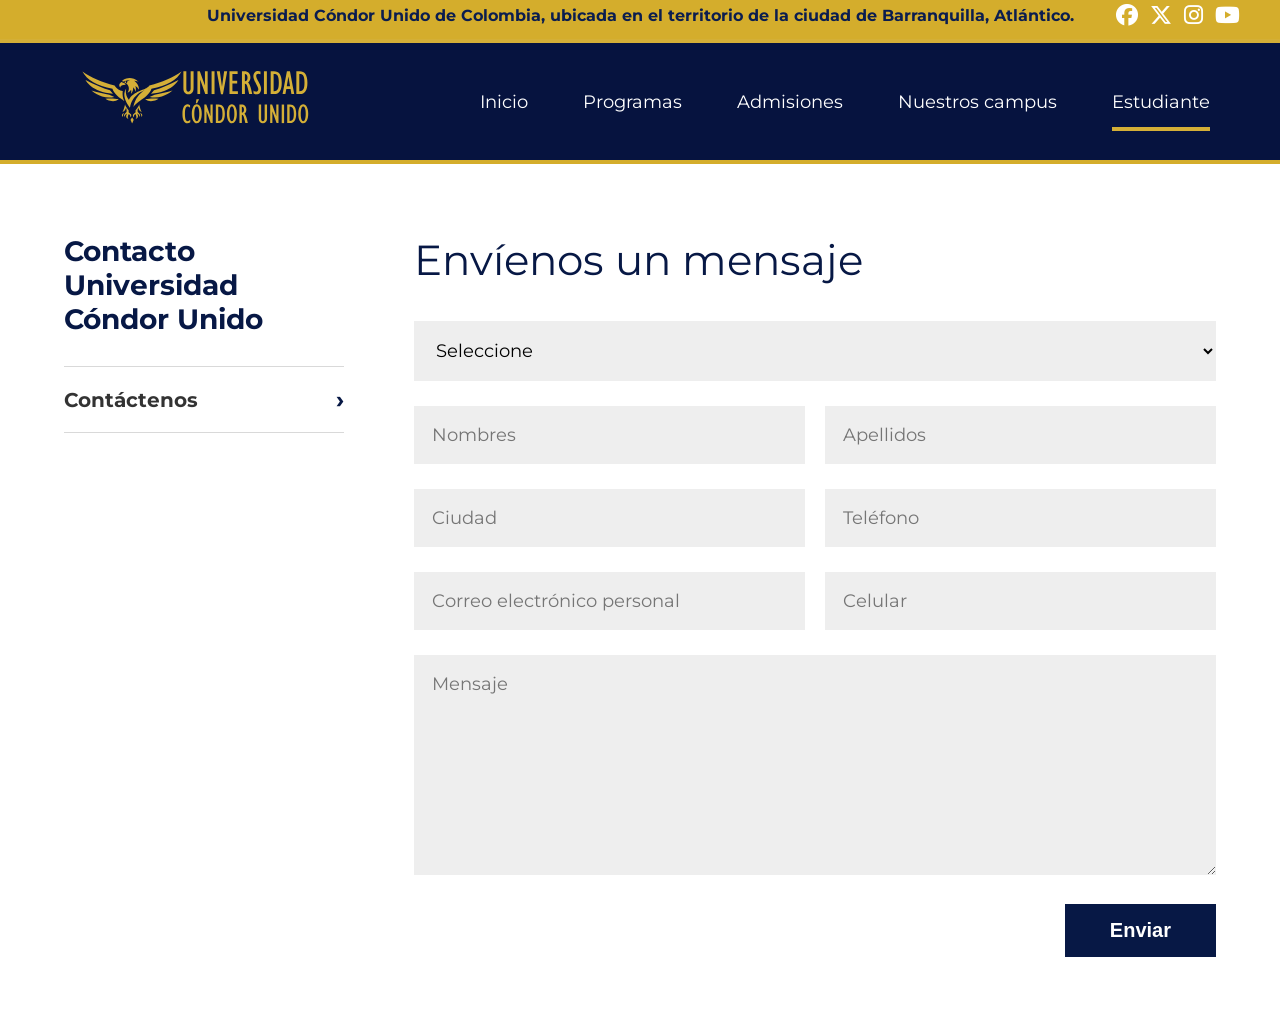
==== contacto.html @ d0da43bb "Add files via upload" ====
<!DOCTYPE html>
<html lang="es">
<head>
    <meta charset="UTF-8">
    <meta name="viewport" content="width=device-width, initial-scale=1.0">
    <title>Universidad Condor Unido</title>

    <!-- Font Awesome -->
    <link rel="stylesheet" href="https://cdnjs.cloudflare.com/ajax/libs/font-awesome/6.5.2/css/all.min.css">

    <!-- CSS -->
    <link rel="stylesheet" href="style.css">
</head>
<body>

    <header class="barra-superior">
        <div class="contenido-barra">

            <div class="texto">
                Universidad Cóndor Unido de Colombia, ubicada en el territorio de la ciudad de Barranquilla, Atlántico.
            </div>

            <div class="redes-sociales">
                <a href="#"><i class="fab fa-facebook"></i></a>
                <a href="#"><i class="fab fa-x-twitter"></i></a>
                <a href="#"><i class="fab fa-instagram"></i></a>
                <a href="#"><i class="fab fa-youtube"></i></a>
            </div>

        </div>
    </header>

    <link rel="preconnect" href="https://fonts.googleapis.com">
<link rel="preconnect" href="https://fonts.gstatic.com" crossorigin>
<link href="https://fonts.googleapis.com/css2?family=Montserrat:wght@100..900&display=swap" rel="stylesheet">

<!-- SECCIONES -->
<nav class="navbar">

<div class="logo">
    <a href="index.html">
        <img src="img/logo.svg" alt="Universidad Cóndor Unido">
    </a>
</div>

    <ul class="menu">
        <li ><a href="index.html">Inicio</a></li>
        <li><a href="#">Programas</a></li>
        <li><a href="#">Admisiones</a></li>
        <li><a href="#">Nuestros campus</a></li>
<li class="activo"><a href="#">Estudiante</a></li>    </ul>

</nav>

<!-- ================= CONTACTO ================= -->

<section class="contacto">

    <div class="contenedor-contacto">

        <!-- Menú lateral -->
        <aside class="menu-contacto">

            <h3>Contacto Universidad Cóndor Unido</h3>

            <ul>
                <li class="activo">
                    <a href="#">Contáctenos <span>›</span></a>
                </li>

            </ul>

        </aside>

        <!-- Formulario -->
        <div class="formulario-contacto">

            <h2>Envíenos un mensaje</h2>

            <form action="#" method="post">

                <!-- Tipo de consulta -->
                <div class="fila">
                    <select name="asunto" required>
                        <option value="">Seleccione</option>
                        <option>Información académica</option>
                        <option>Admisiones</option>
                        <option>Matrículas</option>
                        <option>Soporte</option>
                    </select>
                </div>

                <!-- Nombres y Apellidos -->
                <div class="fila-doble">
                    <input
                        type="text"
                        name="nombre"
                        placeholder="Nombres"
                        required>

                    <input
                        type="text"
                        name="apellido"
                        placeholder="Apellidos"
                        required>
                </div>

                <!-- Ciudad y Teléfono -->
                <div class="fila-doble">

                    <input
                        type="text"
                        name="ciudad"
                        placeholder="Ciudad">

                    <input
                        type="tel"
                        name="telefono"
                        placeholder="Teléfono"
                        pattern="[0-9]{7,10}">

                </div>

                <!-- Correo y Celular -->
                <div class="fila-doble">

                    <input
                        type="email"
                        name="correo"
                        placeholder="Correo electrónico personal"
                        required>

                    <input
                        type="tel"
                        name="celular"
                        placeholder="Celular"
                        pattern="[0-9]{10}">

                </div>

                <!-- Mensaje -->

                <textarea
                    name="mensaje"
                    placeholder="Mensaje"
                    rows="8"
                    required></textarea>

                <!-- Botón -->

                <div class="boton">

                    <button type="submit">
                        Enviar
                    </button>

                </div>

            </form>

        </div>

    </div>

</section>
---- style.css ----
/* Elimina márgenes del navegador */ 
*{
    margin:0;
    padding:0;
    box-sizing:border-box;
}

body{
    font-family: "Montserrat", sans-serif;
}

.logo a{
    display:inline-block;
    text-decoration:none;
}

.logo img{
    display:block;
}

/* Barra superior */
.barra-superior{
    background:#d4ad2c; /* Color dorado */
    border-bottom:8px solid #d4ad2c; /* Franja azul inferior */
    padding:6px 0;
}

/* Contenedor */
.contenido-barra{
    width:95%;
    margin:auto;
    display:flex;
    justify-content:center;
    align-items:center;
    position:relative;
}

/* Texto */
.texto{
    color:#0b1d4f;
    font-size:16px;
    font-weight:bold;
    text-align:center;
}

/* Redes */
.redes-sociales{
    position:absolute;
    right:0;
    display:flex;
    gap:12px;
}

.redes-sociales a{
    color:white;
    font-size:22px;
    text-decoration:none;
    transition:.3s;
}

.redes-sociales a:hover{
    color:#0b1d4f;
}

/* RESPONSIVA */

.contenido-barra{
    max-width:1200px;
    margin:auto;
    display:grid;
    grid-template-columns:1fr auto 1fr;
    align-items:center;
}

.texto{
    grid-column:2;
    text-align:center;
}

.redes-sociales{
    grid-column:3;
    justify-self:end;
    display:flex;
    gap:12px;
}

/* BANNER SUPERIOR */

/* ===== NAVBAR ===== */

.navbar{
    width:100%;
    background:#06133f;
    border-top:4px solid #d4af37;
    border-bottom:4px solid #d4ad2c;

    display:flex;
    justify-content:space-between;
    align-items:center;

    padding:18px 70px;
}

/* LOGO */

.logo img{
    width:260px;
    display:block;
}

/* MENÚ */

.menu{
    display:flex;
    list-style:none;
    gap:55px;
}

.menu li{
    position:relative;
}

.menu li a{
    text-decoration:none;
    color:#ffffff;
    font-family:"Montserrat", sans-serif;
    font-size:18px;
    font-weight:400;
    transition:.3s;
}

/* Hover */

.menu li a:hover{
    color:#d4af37;
}

/* Elemento activo */

.menu li.activo::after{
    content:"";
    position:absolute;
    left:0;
    bottom:-18px;

    width:100%;
    height:4px;

    background:#d4af37;
}

/* ========================= */
/* Responsive */
/* ========================= */

@media (max-width:100px){

    .navbar{
        padding:30px 40px;
        flex-direction:column;
        gap:30px;
    }

    .menu{
        gap:25px;
        flex-wrap:wrap;
        justify-content:center;
    }

    .logo img{
        width: 1000px;
    }

}

@media (max-width:768px){

    .menu{
        flex-direction:column;
        align-items:center;
        gap:20px;
    }

    .menu li.activo::after{
        bottom:-8px;
    }

    .menu li a{
        font-size:20px;
    }

}

/* BANNER PRINCIPAL */

.banner{
    width:100vw;
    margin-left:calc(50% - 50vw);
}

.banner img{
    width:100%;
    display:block;
}

/* BLOQUES */

/* CONTENEDOR */

.categorias{

    display:grid;

    grid-template-columns:repeat(4,1fr);

    width:100%;

    border-bottom:4px solid #d4a51d;

}

/* TARJETAS */

.categoria{

    position:relative;

    height:250px;

    overflow:hidden;

}

/* IMAGEN */

.categoria img{

    width:100%;

    height:100%;

    object-fit:cover;

    transition:.5s;

}

/* SOMBREADO */

.overlay{

    position:absolute;

    inset:0;

}

/* CONTENIDO */

.contenido{

    position:absolute;

    inset:0;

    display:flex;

    justify-content:center;

    align-items:center;

    z-index:5;

}

/* BOTÓN */

.btn-categoria{

    background:#17324d;

    color:white;

    text-decoration:none;

    padding:14px 34px;

    border-radius:20px;

    font-size:30px;

    letter-spacing:.5px;

    transition:.3s;

    font-family:'Montserrat',sans-serif;

}

.btn-categoria:hover{

    background:#d4af37;

    color:#17324d;

}

/* EFECTO HOVER */

.categoria:hover img{

    transform:scale(1.08);

}

/* SOMBRAS */

.azul .overlay{

    background:rgba(0,45,91,.72);

}

.naranja .overlay{

    background:rgba(218,95,17,.70);

}

.amarillo .overlay{

    background:rgba(234,170,0,.72);

}

.gris .overlay{

    background:rgba(49,79,108,.72);

}

/* RESPONSIVE */

@media(max-width:900px){

.categorias{

grid-template-columns:repeat(2,1fr);

}

}

@media(max-width:600px){

.categorias{

grid-template-columns:1fr;

}

}

/*        NOVEDADES Y PROGRAMAS                 */

/* RESET */

*{
    margin:0;
    padding:0;
    box-sizing:border-box;
}

body{
    font-family:'Montserrat', sans-serif;
    background:#f5f1ea;
}

.programas{
    width:100%;
    padding:70px 4%;
}

.contenedor{
    width:100%;
    max-width:1600px;
    margin:auto;
}

.programas h2{
    font-size:48px;
    font-weight:700;
    color:#071845;
    margin-bottom:45px;
}

/* GRID RESPONSIVO */

.cards{

    display:grid;

    grid-template-columns:repeat(auto-fit,minmax(320px,1fr));

    gap:35px;

    width:100%;

}

/* CARD */

.card{

    background:#ededed;

    border-radius:12px;

    padding:28px;

    display:flex;

    flex-direction:column;

    justify-content:space-between;

    box-shadow:0 8px 20px rgba(0,0,0,.12);

    transition:.3s;

}

.card:hover{

    transform:translateY(-8px);

}

.modalidad{

    display:inline-block;

    width:max-content;

    background:#d8ad27;

    color:#071845;

    padding:10px 18px;

    border-radius:8px;

    font-weight:bold;

    margin-bottom:30px;

}

.card h3{

    color:#071845;

    font-size:28px;

    margin-bottom:25px;

}

.card ul{

    list-style:none;

    margin-bottom:35px;

}

.card ul li{

    margin-bottom:14px;

    font-size:22px;

    color:#444;

}

.card ul li::before{

    content:"➜";

    margin-right:10px;

    color:#071845;

}

.info{

    margin-top:auto;

}

.info p{

    margin:12px 0;

    font-size:20px;

    color:#333;

}

.info i{

    margin-right:8px;

}

.btn{

    margin-top:25px;

    display:inline-flex;

    justify-content:center;

    align-items:center;

    width:180px;

    height:52px;

    text-decoration:none;

    background:#071845;

    color:white;

    border-radius:8px;

    font-weight:bold;

    font-size:20px;

    transition:.3s;

}

.btn:hover{

    background:#d8ad27;

    color:#071845;

}

/* TABLET */

@media(max-width:992px){

.programas h2{

font-size:38px;

}

.card h3{

font-size:24px;

}

.card ul li{

font-size:19px;

}

}

/* MOVIL */

@media(max-width:600px){

.programas{

padding:50px 20px;

}

.programas h2{

font-size:32px;

}

.cards{

grid-template-columns:1fr;

}

.card{

padding:25px;

}

.btn{

width:100%;

}

}

.programas{
    width:100%;
    padding:70px 4% 20px;
}

/* ================= FORMULARIO ================= */

html{
    scroll-behavior: smooth;
}

.formulario{
    width:100%;
    background:#f7f2ea;
    padding:40px 0 60px;
}

.contenedor-formulario{
    width:90%;
    max-width:900px;
    margin:0 auto;
}

.formulario h2{
    font-size:32px;
    color:#071845;
    margin-bottom:40px;
}

.grupo{
    margin-bottom:30px;
}

.grupo label{
    display:block;
    font-size:18px;
    margin-bottom:10px;
    color:#071845;
}

.grupo input{
    width:100%;
    border:none;
    border-bottom:1px solid #c7c7c7;
    background:transparent;
    padding:10px 0;
    font-size:16px;
}

.contenedor-boton{
    text-align:center;
    margin-top:40px;
}

.btn-inscribirse{
    background:#071845;
    color:#fff;
    border:none;
    border-radius:8px;
    padding:14px 35px;
    font-family:"Montserrat", sans-serif;
    font-size:18px;
    font-weight:700;
    cursor:pointer;
    transition:.3s;
}

.btn-inscribirse:hover{
    background:#d4ad2c;
    color:#071845;
}

/* ================= NUESTROS CAMPUS ================= */

.campus{
    width:100%;
    background:#f7f2ea;
    padding:70px 0;
}

.contenedor-campus{
    width:90%;
    max-width:1200px;
    margin:auto;
}

.campus h2{
    font-family:"Montserrat", sans-serif;
    font-size:52px;
    color:#071845;
    font-weight:700;
    margin-bottom:50px;
}

.contenido-campus{
    display:grid;
    grid-template-columns:1fr 1fr;
    align-items:center;
    gap:80px;
}

.mapa{
    text-align:center;
}

.mapa img{
    width:100%;
    max-width:420px;
}

.sedes{
    display:flex;
    flex-direction:column;
    gap:35px;
}

.sede h3{
    font-family:"Montserrat", sans-serif;
    font-size:26px;
    color:#071845;
    margin-bottom:6px;
    font-weight:700;
}

.sede p{
    font-family:"Montserrat", sans-serif;
    font-size:22px;
    color:#071845;
    line-height:1.3;
}

/* Responsive */

@media(max-width:768px){

    .contenido-campus{
        grid-template-columns:1fr;
        gap:40px;
        text-align:center;
    }

    .campus h2{
        font-size:38px;
    }

    .sede h3{
        font-size:24px;
    }

    .sede p{
        font-size:18px;
    }

}

/* ================= FOOTER ================= */

.footer{
    background:#d4ad2c;
    margin-top:80px;
}

.footer-contenedor{
    width:90%;
    max-width:1200px;
    margin:auto;
    padding:60px 0;

    display:grid;
    grid-template-columns:1.2fr 1fr 1fr 1fr;
    gap:60px;
    align-items:flex-start;
}

.footer-logo{
    text-align:center;
}

.footer-logo img{
    width:220px;
}

.footer-columna h3{
    color:#071845;
    font-size:22px;
    font-weight:700;
    margin-bottom:15px;
    padding-bottom:8px;
    border-bottom:4px solid #071845;
}

.footer-columna ul{
    list-style:none;
}

.footer-columna ul li{
    margin-bottom:14px;
}

.footer-columna ul li a{
    color:#071845;
    text-decoration:none;
    font-size:18px;
    transition:.3s;
}

.footer-columna ul li a:hover{
    color:#071845;
}

.footer-bottom{
    background:#1d1d1d;

    display:flex;
    justify-content:space-between;
    align-items:center;

    padding:18px 80px;
}

.footer-bottom p{
    color:#fff;
    font-size:18px;
}

.redes-footer{
    display:flex;
    gap:18px;
}

.redes-footer a{
    color:#d4ad2c;
    font-size:30px;
    transition:.3s;
}

.redes-footer a:hover{
    color:#fff;
}

/* RESPONSIVE */

@media(max-width:900px){

.footer-contenedor{
    grid-template-columns:1fr 1fr;
    text-align:center;
}

.footer-columna h3{
    display:inline-block;
}

.footer-bottom{
    flex-direction:column;
    gap:15px;
    text-align:center;
    padding:20px;
}

}

@media(max-width:600px){

.footer-contenedor{
    grid-template-columns:1fr;
}

}

/* ================= CONTACTO ================= */

.contacto{
    width:100%;
    background:#ffffff;
    padding:70px 0;
}

.contenedor-contacto{
    width:90%;
    max-width:1200px;
    margin:auto;

    display:grid;
    grid-template-columns:280px 1fr;
    gap:70px;
}

/* ===== Menú izquierdo ===== */

.menu-contacto h3{
    color:#071845;
    font-size:28px;
    margin-bottom:30px;
}

.menu-contacto ul{
    list-style:none;
}

.menu-contacto li{
    border-top:1px solid #d9d9d9;
}

.menu-contacto li:last-child{
    border-bottom:1px solid #d9d9d9;
}

.menu-contacto a{
    display:flex;
    justify-content:space-between;
    align-items:center;
    padding:18px 0;
    color:#333;
    text-decoration:none;
    font-size:20px;
}

.menu-contacto .activo a{
    font-weight:bold;
}

.menu-contacto span{
    color:#071845;
    font-size:24px;
}

/* ===== Formulario ===== */

.formulario-contacto h2{
    color:#071845;
    font-size:42px;
    font-weight:400;
    margin-bottom:35px;
}

.fila{
    margin-bottom:25px;
}

.fila-doble{
    display:grid;
    grid-template-columns:1fr 1fr;
    gap:20px;
    margin-bottom:25px;
}

/* Campos */

.formulario-contacto input,
.formulario-contacto select,
.formulario-contacto textarea{

    width:100%;
    padding:18px;

    background:#eeeeee;

    border:none;

    outline:none;

    font-size:18px;

    font-family:"Montserrat", sans-serif;

}

.formulario-contacto textarea{
    resize:vertical;
    min-height:220px;
}

/* Botón */

.boton{
    margin-top:25px;
    display:flex;
    justify-content:flex-end;
}

.boton button{

    background:#071845;

    color:#fff;

    border:none;

    padding:15px 45px;

    font-size:20px;

    font-weight:bold;

    cursor:pointer;

    transition:.3s;

}

.boton button:hover{

    background:#0d9d97;

}

/* Responsive */

@media(max-width:900px){

    .contenedor-contacto{

        grid-template-columns:1fr;

    }

    .fila-doble{

        grid-template-columns:1fr;

    }

}

@media(max-width:600px){

    .formulario-contacto h2{

        font-size:34px;

    }

    .menu-contacto h3{

        font-size:24px;

    }

}

/* PANEL DERECHO */

/* ========================= */
/* PANEL 2FA */
/* ========================= */

.panel-2fa{
    width:100%;
    max-width:600px;
    margin:80px auto;
    background:#1f1f23;
    border:2px solid #3b3b42;
    border-radius:20px;
    padding:35px 40px;
    font-family:'Montserrat',sans-serif;
    color:#fff;
}

.panel-2fa h2{
    font-size:40px;
    margin-bottom:15px;
    color:#fff;
}

.panel-2fa p{
    font-size:18px;
    line-height:1.6;
    color:#d6d6d6;
    margin-bottom:30px;
}

.panel-2fa label{
    display:block;
    font-weight:700;
    margin-bottom:8px;
    color:#fff;
}

.panel-2fa small{
    display:block;
    margin-bottom:15px;
    color:#bbbbbb;
}

.panel-2fa input{
    width:100%;
    height:65px;
    border:3px solid #f4c430;
    border-radius:15px;
    background:#242429;
    color:#fff;
    font-size:24px;
    text-align:center;
    letter-spacing:8px;
    outline:none;
    margin-bottom:18px;
}

.panel-2fa input::placeholder{
    color:#8d8d8d;
    letter-spacing:6px;
}

.panel-2fa .texto-recuperacion{
    color:#9f9f9f;
    font-style:italic;
    font-size:15px;
    margin-bottom:30px;
}

.panel-2fa .texto-recuperacion a{
    color:#d4af37;
    text-decoration:none;
}

.panel-2fa .texto-recuperacion a:hover{
    text-decoration:underline;
}

.panel-2fa .btn-confirmar{
    width:100%;
    height:65px;
    border:none;
    border-radius:12px;
    background:#067fcfda;
    color:#fff;
    font-size:22px;
    font-weight:700;
    cursor:pointer;
    transition:.3s;
}

.panel-2fa .btn-confirmar:hover{
    background:#2c026e;
}
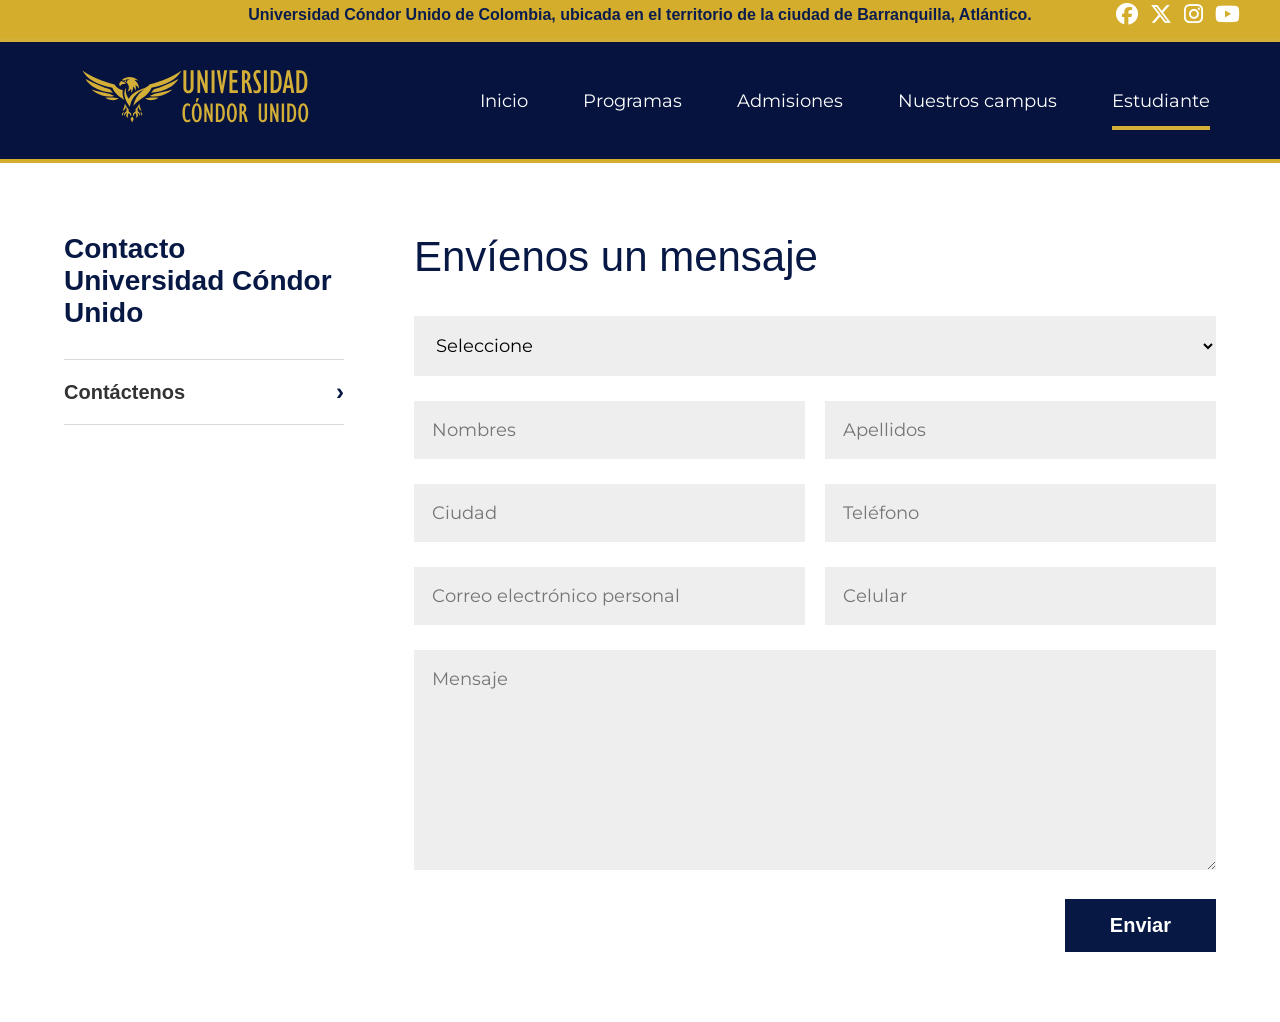
==== commit 9e9faaa4: "Update contacto.html" ====
--- a/contacto.html
+++ b/contacto.html
@@ -162,4 +162,4 @@
 
     </div>
 
-</section>+</section>
--- a/style.css
+++ b/style.css
@@ -1149,4 +1149,866 @@
 
 .panel-2fa .btn-confirmar:hover{
     background:#2c026e;
+}
+
+*{
+    margin:0;
+    padding:0;
+    box-sizing:border-box;
+    font-family:Arial, Helvetica, sans-serif;
+}
+
+body{
+    background:#f4f4f4;
+    height:100vh;
+}
+
+/* Botón flotante */
+
+.btn-chat{
+
+    position:fixed;
+    right:25px;
+    bottom:25px;
+
+    width:70px;
+    height:70px;
+
+    border:none;
+    border-radius:50%;
+
+    background:#ffd000;
+    color:white;
+
+    font-size:28px;
+    cursor:pointer;
+
+    box-shadow:0 5px 18px rgba(255, 238, 0, 0.25);
+
+    z-index:1000;
+}
+
+.btn-chat:hover{
+
+    background:#00358d;
+
+}
+
+/* Menú */
+
+.chat-menu{
+
+    position:fixed;
+    bottom:110px;
+    right:25px;
+
+    width:320px;
+
+    display:none;
+    flex-direction:column;
+    gap:12px;
+
+    animation:mostrar .25s ease;
+
+}
+
+.chat-menu.active{
+
+    display:flex;
+
+}
+
+.chat-menu a{
+
+    text-decoration:none;
+    color:#4a4a4a;
+
+    background:white;
+
+    border-radius:8px;
+
+    padding:18px;
+
+    display:flex;
+    align-items:center;
+    justify-content:space-between;
+
+    font-size:17px;
+
+    box-shadow:0 4px 10px rgba(0,0,0,.15);
+
+    transition:.25s;
+
+}
+
+.chat-menu a:hover{
+
+    transform:translateY(-3px);
+    background:#f5f8ff;
+
+}
+
+.chat-menu i{
+
+    color:#ffd000;
+    font-size:28px;
+
+}
+
+@keyframes mostrar{
+
+from{
+
+opacity:0;
+transform:translateY(20px);
+
+}
+
+to{
+
+opacity:1;
+transform:translateY(0);
+
+}
+
+}
+
+/* CHATBOT */ 
+
+/* --- ESTILOS ENCAPSULADOS PARA EL CHATBOT --- */
+
+.chat-container {
+  box-sizing: border-box;
+  width: 380px;
+  background-color: #3f28c0;
+  border-radius: 16px;
+  border: 1px solid rgba(130, 0, 252, 0.2);
+  box-shadow: 0 10px 25px rgba(0, 0, 0, 0.5);
+  overflow: hidden;
+  display: flex;
+  flex-direction: column;
+  font-family: 'Segoe UI', Tahoma, Geneva, Verdana, sans-serif;
+  position: fixed; /* Opcional: para flotar el chat abajo a la derecha */
+  bottom: 20px;
+  right: 20px;
+  z-index: 9999;
+}
+
+.chat-container *, 
+.chat-container *::before, 
+.chat-container *::after {
+  box-sizing: border-box;
+  margin: 0;
+  padding: 0;
+}
+
+/* Header */
+.chat-container .chat-header {
+  display: flex;
+  justify-content: space-between;
+  align-items: center;
+  padding: 16px;
+  background-color: #12101e;
+  border-bottom: 1px solid rgba(255, 255, 255, 0.05);
+}
+
+.chat-container .header-info {
+  display: flex;
+  align-items: center;
+  gap: 12px;
+}
+
+.chat-container .avatar {
+  width: 42px;
+  height: 42px;
+  background: linear-gradient(135deg, #a855f7, #6366f1);
+  border-radius: 12px;
+  display: flex;
+  align-items: center;
+  justify-content: center;
+  color: #fff;
+  font-weight: bold;
+  font-size: 16px;
+  box-shadow: 0 0 12px rgba(168, 85, 247, 0.4);
+}
+
+.chat-container .header-text h3 {
+  color: #ffffff;
+  font-size: 15px;
+  font-weight: 600;
+}
+
+.chat-container .header-text p {
+  color: #a855f7;
+  font-size: 12px;
+}
+
+.chat-container .close-btn {
+  background: none;
+  border: none;
+  color: #94a3b8;
+  font-size: 20px;
+  cursor: pointer;
+}
+
+/* Chips / Filtros */
+.chat-container .chips-container {
+  display: flex;
+  gap: 8px;
+  padding: 12px 16px;
+  overflow-x: auto;
+  white-space: nowrap;
+  border-bottom: 1px solid rgba(255, 255, 255, 0.05);
+}
+
+.chat-container .chips-container::-webkit-scrollbar {
+  display: none;
+}
+
+.chat-container .chip {
+  background-color: rgba(255, 255, 255, 0.05);
+  border: 1px solid rgba(168, 85, 247, 0.3);
+  color: #e2e8f0;
+  padding: 6px 14px;
+  border-radius: 20px;
+  font-size: 12px;
+  cursor: pointer;
+  transition: all 0.2s ease;
+}
+
+.chat-container .chip:hover {
+  background-color: rgba(168, 85, 247, 0.2);
+}
+
+/* Cuerpo del Chat */
+.chat-container .chat-body {
+  padding: 16px;
+  display: flex;
+  flex-direction: column;
+  gap: 6px;
+}
+
+.chat-container .bot-message {
+  background-color: #1a182d;
+  border: 1px solid rgba(168, 85, 247, 0.15);
+  border-radius: 14px;
+  padding: 14px;
+  color: #cbd5e1;
+  font-size: 13px;
+  line-height: 1.5;
+}
+
+.chat-container .bot-message strong {
+  color: #a855f7;
+}
+
+.chat-container .question-text {
+  margin-top: 12px;
+  margin-bottom: 10px;
+  font-weight: 500;
+  color: #f1f5f9;
+}
+
+/* Botones dentro del Mensaje */
+.chat-container .action-buttons {
+  display: flex;
+  flex-wrap: wrap;
+  gap: 8px;
+}
+
+.chat-container .action-btn {
+  background-color: rgba(168, 85, 247, 0.1);
+  border: 1px solid rgba(168, 85, 247, 0.4);
+  color: #d8b4fe;
+  padding: 7px 12px;
+  border-radius: 8px;
+  font-size: 12px;
+  cursor: pointer;
+  transition: background-color 0.2s ease;
+}
+
+.chat-container .action-btn:hover {
+  background-color: rgba(168, 85, 247, 0.25);
+}
+
+.chat-container .timestamp {
+  font-size: 10px;
+  color: #64748b;
+  margin-left: 4px;
+}
+
+/* Footer / Entrada de Texto */
+.chat-container .chat-footer {
+  padding: 12px 16px;
+  border-top: 1px solid rgba(255, 255, 255, 0.05);
+  display: flex;
+  flex-direction: column;
+  align-items: center;
+  gap: 8px;
+}
+
+.chat-container .input-wrapper {
+  display: flex;
+  width: 100%;
+  gap: 8px;
+}
+
+.chat-container .input-wrapper input {
+  flex: 1;
+  background-color: #ffffff;
+  border: none;
+  border-radius: 8px;
+  padding: 10px 14px;
+  font-size: 12px;
+  color: #1e293b;
+  outline: none;
+}
+
+.chat-container .input-wrapper input::placeholder {
+  color: #94a3b8;
+}
+
+.chat-container .send-btn {
+  background: linear-gradient(135deg, #a855f7, #8b5cf6);
+  border: none;
+  width: 38px;
+  height: 38px;
+  border-radius: 10px;
+  color: #fff;
+  display: flex;
+  align-items: center;
+  justify-content: center;
+  cursor: pointer;
+  box-shadow: 0 0 10px rgba(168, 85, 247, 0.4);
+}
+
+.chat-container .branding {
+  font-size: 10px;
+  color: #475569;
+}
+
+/*ADICIONAL CHATBOT*/
+
+/* Botón Flotante Principal */
+#chatbot-toggle-btn {
+  position: fixed;
+  bottom: 20px;
+  right: 20px;
+  background-color: #8b1538;
+  color: #ffffff;
+  border: none;
+  padding: 12px 20px;
+  border-radius: 30px;
+  font-weight: 600;
+  cursor: pointer;
+  box-shadow: 0 4px 15px rgba(0, 0, 0, 0.3);
+  display: flex;
+  align-items: center;
+  gap: 8px;
+  z-index: 9999;
+  transition: transform 0.2s, background-color 0.2s;
+}
+
+#chatbot-toggle-btn:hover {
+  background-color: #6b0f2a;
+  transform: translateY(-2px);
+}
+
+/* Ventana Principal del Chatbot */
+#chatbot-container {
+  position: fixed;
+  bottom: 80px;
+  right: 20px;
+  width: 360px;
+  height: 520px;
+  background-color: #12131c;
+  color: #e0e0e0;
+  border-radius: 16px;
+  border: 1px solid #2a2c3d;
+  box-shadow: 0 10px 25px rgba(0, 0, 0, 0.5);
+  display: flex;
+  flex-direction: column;
+  z-index: 9999;
+  font-family: Arial, sans-serif;
+  overflow: hidden;
+  transition: opacity 0.3s ease, transform 0.3s ease;
+}
+
+/* Clase para ocultar la ventana */
+.chatbot-hidden {
+  opacity: 0;
+  pointer-events: none;
+  transform: translateY(20px);
+}
+
+/* Encabezado */
+.chatbot-header {
+  background-color: #1a1c2e;
+  padding: 14px 16px;
+  display: flex;
+  align-items: center;
+  justify-content: space-between;
+  border-bottom: 1px solid #2a2c3d;
+}
+
+.chatbot-header-info {
+  display: flex;
+  align-items: center;
+  gap: 10px;
+}
+
+.chatbot-avatar {
+  width: 36px;
+  height: 36px;
+  background-color: #8b1538;
+  border-radius: 50%;
+  display: flex;
+  align-items: center;
+  justify-content: center;
+  font-weight: bold;
+  font-size: 14px;
+  color: #fff;
+}
+
+.chatbot-header h3 {
+  margin: 0;
+  font-size: 14px;
+  color: #ffffff;
+}
+
+.chatbot-header span {
+  font-size: 11px;
+  color: #9a9caf;
+}
+
+.chatbot-close-btn {
+  background: none;
+  border: none;
+  color: #9a9caf;
+  font-size: 22px;
+  cursor: pointer;
+}
+
+/* Barra de Tags Superiores */
+.chatbot-tags-bar {
+  display: flex;
+  gap: 6px;
+  padding: 8px 12px;
+  background-color: #161826;
+  overflow-x: auto;
+  border-bottom: 1px solid #2a2c3d;
+}
+
+.chatbot-tags-bar button {
+  background: #222538;
+  color: #c5c7d8;
+  border: 1px solid #32354d;
+  padding: 4px 10px;
+  border-radius: 15px;
+  font-size: 11px;
+  white-space: nowrap;
+  cursor: pointer;
+}
+
+.chatbot-tags-bar button:hover {
+  background: #8b1538;
+  color: #fff;
+}
+
+/* Contenedor de Mensajes */
+.chatbot-messages {
+  flex: 1;
+  padding: 12px;
+  overflow-y: auto;
+  display: flex;
+  flex-direction: column;
+  gap: 10px;
+  font-size: 13px;
+}
+
+.chatbot-messages ul {
+  margin: 8px 0;
+  padding-left: 18px;
+}
+
+.chat-message {
+  max-width: 85%;
+  padding: 10px 12px;
+  border-radius: 12px;
+  line-height: 1.4;
+}
+
+.bot-message {
+  background-color: #1e2030;
+  color: #d1d5db;
+  align-self: flex-start;
+  border: 1px solid #2d3047;
+}
+
+.user-message {
+  background-color: #8b1538;
+  color: #ffffff;
+  align-self: flex-end;
+}
+
+/* Botones Rápidos en Mensaje */
+.quick-buttons-grid {
+  display: flex;
+  flex-direction: column;
+  gap: 6px;
+  margin-top: 10px;
+}
+
+.quick-buttons-grid button {
+  background: #2a2d42;
+  color: #ffffff;
+  border: 1px solid #3d415e;
+  padding: 8px;
+  border-radius: 8px;
+  text-align: left;
+  font-size: 12px;
+  cursor: pointer;
+}
+
+.quick-buttons-grid button:hover {
+  background: #8b1538;
+}
+
+/* Área de Input */
+.chatbot-input-area {
+  padding: 10px;
+  background-color: #1a1c2e;
+  display: flex;
+  gap: 8px;
+  border-top: 1px solid #2a2c3d;
+}
+
+.chatbot-input-area input {
+  flex: 1;
+  background-color: #222538;
+  border: 1px solid #32354d;
+  border-radius: 8px;
+  padding: 8px 12px;
+  color: #fff;
+  font-size: 12px;
+  outline: none;
+}
+
+#chatbot-send-btn {
+  background-color: #8b1538;
+  border: none;
+  color: white;
+  padding: 8px 12px;
+  border-radius: 8px;
+  cursor: pointer;
+}
+
+/* Footer del Chatbot */
+.chatbot-footer {
+  font-size: 10px;
+  text-align: center;
+  color: #6c6e85;
+  padding: 4px;
+  background-color: #12131c;
+}
+
+
+
+
+/* ACCESO DEL PANEL */
+
+
+#toast-notification {
+  position: fixed;
+  top: 30px;
+  left: 50%;
+  transform: translateX(-50%);
+  background-color: #10b981;
+  color: #ffffff;
+  padding: 14px 24px;
+  border-radius: 10px;
+  font-family: Arial, sans-serif;
+  font-size: 14px;
+  font-weight: bold;
+  box-shadow: 0 8px 20px rgba(0,0,0,0.3);
+  display: flex;
+  align-items: center;
+  gap: 10px;
+  z-index: 999999; /* Asegura que quede al frente de todo */
+  transition: all 0.4s cubic-bezier(0.68, -0.55, 0.265, 1.55);
+}
+
+.toast-hidden {
+  opacity: 0;
+  top: -80px !important;
+  pointer-events: none;
+}
+
+.login-page-container {
+  display: flex;
+  justify-content: center; /* Centra horizontalmente */
+  align-items: center;     /* Centra verticalmente */
+  width: 100%;
+  min-height: 80vh;        /* Ocupa el alto necesario para centrar entre header y footer */
+  padding: 40px 20px;
+  box-sizing: border-box;
+  }
+
+  /* Tarjeta del login */
+.login-card {
+  background-color: #1e1f24;
+  border-radius: 16px;
+  padding: 35px 30px;
+  max-width: 420px;
+  width: 100%;
+  box-shadow: 0 10px 25px rgba(0, 0, 0, 0.4);
+  color: #ffffff;
+  font-family: Arial, sans-serif;
+  box-sizing: border-box;
+  margin: 0 auto;         /* Refuerza el centrado horizontal */
+}
+
+.login-card h2 {
+  font-size: 22px;
+  font-weight: 800;
+  margin: 0 0 12px 0;
+  line-height: 1.2;
+}
+
+.login-card h2 span {
+  text-transform: uppercase;
+}
+
+.login-card h3 {
+  font-size: 14px;
+  margin: 0 0 4px 0;
+  color: #ffffff;
+  font-weight: bold;
+}
+
+.login-card p {
+  font-size: 12px;
+  color: #a0a0a0;
+  margin: 0 0 20px 0;
+}
+
+.input-card {
+  width: 100%;
+  background-color: transparent;
+  border: 2px solid #e2a01d;
+  border-radius: 25px;
+  padding: 12px 20px;
+  font-size: 14px;
+  color: #ffffff;
+  outline: none;
+  margin-bottom: 15px;
+  box-sizing: border-box;
+  text-align: center;
+}
+
+.input-card::placeholder {
+  color: #888888;
+  letter-spacing: 2px;
+}
+
+.input-card:focus {
+  border-color: #ffc107;
+  box-shadow: 0 0 8px rgba(226, 160, 29, 0.4);
+}
+
+.recovery-link {
+  display: block;
+  font-size: 11px;
+  color: #888888;
+  font-style: italic;
+  text-decoration: none;
+  margin-bottom: 25px;
+  text-align: center;
+}
+
+.recovery-link span {
+  color: #e2a01d;
+  font-style: normal;
+}
+
+.btn-acceder {
+  width: 100%;
+  background-color: #0073cb;
+  color: #ffffff;
+  border: none;
+  border-radius: 10px;
+  padding: 12px;
+  font-weight: bold;
+  font-size: 15px;
+  letter-spacing: 1px;
+  cursor: pointer;
+  transition: background-color 0.2s;
+}
+
+.btn-acceder:hover {
+  background-color: #005aa3;
+}
+
+/* Contenedor padre centrado */
+.login-page-container {
+  position: relative;
+  display: flex;
+  justify-content: center;
+  align-items: center;
+  width: 100%;
+  min-height: 80vh;
+  padding: 40px 20px;
+  box-sizing: border-box;
+}
+
+/* Notification Toast (Bandeja superior) */
+#toast-notification {
+  position: fixed;
+  top: 30px;
+  left: 50%;
+  transform: translateX(-50%);
+  background-color: #10b981; /* Verde de éxito */
+  color: #ffffff;
+  padding: 14px 24px;
+  border-radius: 10px;
+  font-family: Arial, sans-serif;
+  font-size: 14px;
+  font-weight: bold;
+  box-shadow: 0 8px 20px rgba(0,0,0,0.3);
+  display: flex;
+  align-items: center;
+  gap: 10px;
+  z-index: 99999;
+  transition: all 0.4s cubic-bezier(0.68, -0.55, 0.265, 1.55);
+}
+
+/* Estado oculto */
+.toast-hidden {
+  opacity: 0;
+  top: -60px !important;
+  pointer-events: none;
+}
+
+/* Tarjeta del Login */
+.login-card {
+  background-color: #1e1f24;
+  border-radius: 16px;
+  padding: 35px 30px;
+  max-width: 420px;
+  width: 100%;
+  box-shadow: 0 10px 25px rgba(0, 0, 0, 0.4);
+  color: #ffffff;
+  font-family: Arial, sans-serif;
+  box-sizing: border-box;
+  margin: 0 auto;
+}
+
+.login-card h2 {
+  font-size: 22px;
+  font-weight: 800;
+  margin: 0 0 12px 0;
+  line-height: 1.2;
+}
+
+.login-card h2 span {
+  text-transform: uppercase;
+}
+
+.login-card h3 {
+  font-size: 14px;
+  margin: 0 0 4px 0;
+  color: #ffffff;
+  font-weight: bold;
+}
+
+.login-card p {
+  font-size: 12px;
+  color: #a0a0a0;
+  margin: 0 0 20px 0;
+}
+
+.input-card {
+  width: 100%;
+  background-color: transparent;
+  border: 2px solid #e2a01d;
+  border-radius: 25px;
+  padding: 12px 20px;
+  font-size: 14px;
+  color: #ffffff;
+  outline: none;
+  margin-bottom: 15px;
+  box-sizing: border-box;
+  text-align: center;
+}
+
+.input-card::placeholder {
+  color: #888888;
+  letter-spacing: 2px;
+}
+
+.input-card:focus {
+  border-color: #ffc107;
+  box-shadow: 0 0 8px rgba(226, 160, 29, 0.4);
+}
+
+.recovery-link {
+  display: block;
+  font-size: 11px;
+  color: #888888;
+  font-style: italic;
+  text-decoration: none;
+  margin-bottom: 25px;
+  text-align: center;
+}
+
+.recovery-link span {
+  color: #e2a01d;
+  font-style: normal;
+}
+
+.btn-acceder {
+  width: 100%;
+  background-color: #0073cb;
+  color: #ffffff;
+  border: none;
+  border-radius: 10px;
+  padding: 12px;
+  font-weight: bold;
+  font-size: 15px;
+  letter-spacing: 1px;
+  cursor: pointer;
+  transition: background-color 0.2s;
+}
+
+.btn-acceder:hover {
+  background-color: #005aa3;
+}
+
+/* Botón Flotante Inferior Izquierdo */
+.btn-back-home {
+  position: fixed;
+  bottom: 20px;
+  left: 20px;
+  background-color: #002244; /* Azul oscuro institucional */
+  color: #ffffff;
+  border: 1px solid #e2a01d;  /* Borde dorado */
+  padding: 10px 18px;
+  border-radius: 30px;
+  display: flex;
+  align-items: center;
+  gap: 8px;
+  text-decoration: none;
+  font-family: Arial, sans-serif;
+  font-size: 14px;
+  font-weight: bold;
+  box-shadow: 0 4px 12px rgba(0, 0, 0, 0.3);
+  z-index: 9999;
+  transition: all 0.2s ease-in-out;
+}
+
+.btn-back-home:hover {
+  background-color: #e2a01d; /* Fondo dorado al pasar el cursor */
+  color: #002244;            /* Texto azul oscuro */
+  transform: translateY(-2px);
+  box-shadow: 0 6px 16px rgba(0, 0, 0, 0.4);
 }
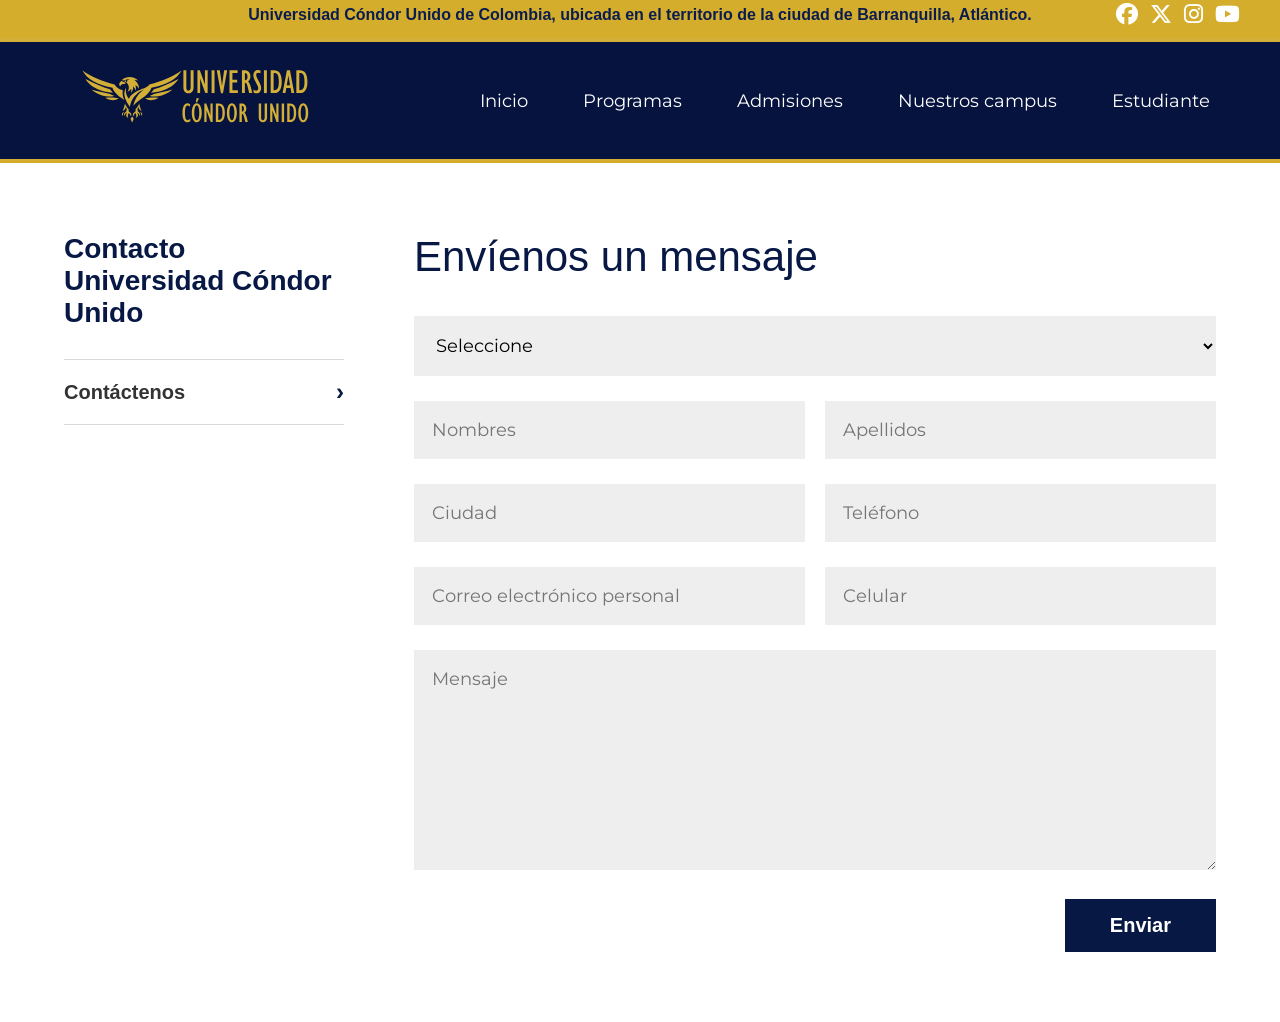
==== commit 994a8a1f: "Update contacto.html" ====
--- a/contacto.html
+++ b/contacto.html
@@ -3,7 +3,7 @@
 <head>
     <meta charset="UTF-8">
     <meta name="viewport" content="width=device-width, initial-scale=1.0">
-    <title>Universidad Condor Unido</title>
+    <title>Contacto</title>
 
     <!-- Font Awesome -->
     <link rel="stylesheet" href="https://cdnjs.cloudflare.com/ajax/libs/font-awesome/6.5.2/css/all.min.css">
@@ -44,11 +44,11 @@
 </div>
 
     <ul class="menu">
-        <li ><a href="index.html">Inicio</a></li>
-        <li><a href="#">Programas</a></li>
-        <li><a href="#">Admisiones</a></li>
-        <li><a href="#">Nuestros campus</a></li>
-<li class="activo"><a href="#">Estudiante</a></li>    </ul>
+        <li><a href="index.html">Inicio</a></li>
+        <li><a href="index.html">Programas</a></li>
+        <li><a href="index.html">Admisiones</a></li>
+        <li><a href="index.html">Nuestros campus</a></li>
+        <li><a href="Panel.html">Estudiante</a></li>
 
 </nav>
 
--- a/style.css
+++ b/style.css
@@ -2011,4 +2011,535 @@
   color: #002244;            /* Texto azul oscuro */
   transform: translateY(-2px);
   box-shadow: 0 6px 16px rgba(0, 0, 0, 0.4);
-}+}
+
+/* SECCIONES DE INSCRIBIRTE */
+
+/* Fondo oscuro translúcido */
+.modal-overlay {
+  position: fixed;
+  top: 0;
+  left: 0;
+  width: 100vw;
+  height: 100vh;
+  background-color: rgba(0, 0, 0, 0.6);
+  display: flex;
+  justify-content: center;
+  align-items: center;
+  z-index: 99999;
+  backdrop-filter: blur(4px);
+  transition: opacity 0.3s ease;
+}
+
+/* Caja de la ventana modal centrada */
+.modal-content {
+  background-color: #ffffff;
+  padding: 35px 40px;
+  border-radius: 16px;
+  text-align: center;
+  box-shadow: 0 10px 30px rgba(0, 0, 0, 0.3);
+  max-width: 380px;
+  width: 90%;
+  border: 2px solid #002244;
+}
+
+.modal-content h3 {
+  color: #002244;
+  font-size: 20px;
+  margin: 15px 0 8px 0;
+  font-family: Arial, sans-serif;
+}
+
+.modal-content p {
+  color: #666666;
+  font-size: 14px;
+  margin: 0;
+}
+
+/* Ocultar modal */
+.modal-hidden {
+  opacity: 0;
+  pointer-events: none;
+}
+
+/* Círculo de carga (Spinner) */
+.spinner {
+  width: 40px;
+  height: 40px;
+  border: 4px solid #f3f3f3;
+  border-top: 4px solid #002244;
+  border-radius: 50%;
+  margin: 0 auto;
+  animation: spin 1s linear infinite;
+}
+
+@keyframes spin {
+  0% { transform: rotate(0deg); }
+  100% { transform: rotate(360deg); }
+}
+
+/* pago pasarela */
+
+/* ============================================================
+   ESTILOS AISLADOS - PASARELA DE PAGOS
+   (No afecta el footer ni otros componentes de index.html)
+   ============================================================ */
+
+/* 1. Contenedor Raíz de la Pasarela */
+.checkout-page-container {
+  display: flex;
+  justify-content: center;
+  align-items: center;
+  width: 100%;
+  padding: 40px 20px;
+  box-sizing: border-box;
+}
+
+.checkout-page-container .payment-wrapper {
+  width: 100%;
+  max-width: 1100px;
+  background-color: #ffffff;
+  border-radius: 12px;
+  box-shadow: 0 10px 30px rgba(0, 0, 0, 0.08);
+  padding: 50px 40px;
+  border: 1px solid #e0e0e0;
+  box-sizing: border-box;
+  font-family: Arial, Helvetica, sans-serif;
+}
+
+.checkout-page-container .payment-container {
+  display: flex;
+  gap: 60px;
+}
+
+/* 2. Columna Izquierda (Resumen) */
+.checkout-page-container .summary-column {
+  flex: 1;
+  display: flex;
+  flex-direction: column;
+}
+
+.checkout-page-container .badge-tag {
+  background-color: #002244;
+  color: #ffffff;
+  padding: 4px 12px;
+  border-radius: 20px;
+  font-size: 12px;
+  font-weight: bold;
+  width: fit-content;
+  margin-bottom: 15px;
+}
+
+.checkout-page-container .summary-title {
+  font-size: 32px;
+  font-weight: 800;
+  color: #002244;
+  line-height: 1.2;
+  margin: 0 0 15px 0;
+}
+
+.checkout-page-container .summary-description {
+  color: #555555;
+  font-size: 15px;
+  line-height: 1.5;
+  margin: 0 0 25px 0;
+}
+
+.checkout-page-container .checkout-details {
+  background-color: #f4f6f8;
+  border-left: 4px solid #e2a01d;
+  padding: 20px;
+  border-radius: 8px;
+  margin-bottom: 25px;
+}
+
+.checkout-page-container .detail-row {
+  display: flex;
+  justify-content: space-between;
+  margin-bottom: 10px;
+  font-size: 14px;
+  color: #444444;
+}
+
+.checkout-page-container .divider {
+  border: none;
+  border-top: 1px solid #dcdcdc;
+  margin: 12px 0;
+}
+
+.checkout-page-container .total-row {
+  margin-bottom: 0;
+  font-size: 16px;
+  align-items: center;
+}
+
+.checkout-page-container .price-tag {
+  font-size: 22px;
+  color: #002244;
+  font-weight: 800;
+}
+
+.checkout-page-container .security-info {
+  font-size: 13px;
+  color: #666666;
+  margin-top: auto;
+  line-height: 1.5;
+}
+
+.checkout-page-container .secure-text {
+  margin-top: 10px;
+  color: #28a745;
+  font-weight: bold;
+}
+
+/* 3. Columna Derecha (Formulario) */
+.checkout-page-container .form-column {
+  flex: 1;
+}
+
+.checkout-page-container .form-group {
+  margin-bottom: 20px;
+  display: flex;
+  flex-direction: column;
+}
+
+.checkout-page-container .form-row {
+  display: flex;
+  gap: 15px;
+}
+
+.checkout-page-container .half-width {
+  flex: 1;
+}
+
+.checkout-page-container label {
+  font-size: 13px;
+  font-weight: bold;
+  color: #333333;
+  margin-bottom: 6px;
+  display: block;
+}
+
+.checkout-page-container input, 
+.checkout-page-container select {
+  width: 100%;
+  padding: 12px 14px;
+  border: 1px solid #cccccc;
+  border-radius: 6px;
+  font-size: 14px;
+  outline: none;
+  background-color: #ffffff;
+  box-sizing: border-box;
+  transition: border-color 0.2s;
+}
+
+.checkout-page-container input:focus, 
+.checkout-page-container select:focus {
+  border-color: #002244;
+  box-shadow: 0 0 5px rgba(0, 34, 68, 0.2);
+}
+
+.checkout-page-container .btn-pay-submit {
+  width: 100%;
+  background-color: #0056b3;
+  color: #ffffff;
+  border: none;
+  padding: 14px;
+  border-radius: 6px;
+  font-size: 16px;
+  font-weight: bold;
+  cursor: pointer;
+  transition: background-color 0.2s;
+  margin-top: 10px;
+}
+
+.checkout-page-container .btn-pay-submit:hover {
+  background-color: #003d80;
+}
+
+/* Responsive */
+@media (max-width: 850px) {
+  .checkout-page-container .payment-container {
+    flex-direction: column;
+    gap: 30px;
+  }
+}
+
+/* ============================================================
+   PASARELA DE PAGOS - ESTILOS ISOLADOS
+   ============================================================ */
+
+.pasarela-pago-root {
+  width: 100%;
+  max-width: 1100px;
+  margin: 40px auto;
+  padding: 0 20px;
+  box-sizing: border-box;
+  font-family: Arial, Helvetica, sans-serif;
+}
+
+.pasarela-pago-root * {
+  box-sizing: border-box;
+}
+
+.pasarela-pago-root .pasarela-container {
+  display: flex;
+  gap: 50px;
+  background-color: #ffffff;
+  border-radius: 12px;
+  padding: 40px;
+  box-shadow: 0 10px 25px rgba(0, 0, 0, 0.08);
+  border: 1px solid #e0e0e0;
+}
+
+/* Columna Izquierda */
+.pasarela-pago-root .col-resumen {
+  flex: 1;
+  display: flex;
+  flex-direction: column;
+}
+
+.pasarela-pago-root .badge-portal {
+  background-color: #002244;
+  color: #ffffff;
+  padding: 4px 12px;
+  border-radius: 20px;
+  font-size: 12px;
+  font-weight: bold;
+  display: inline-block;
+  margin-bottom: 12px;
+  width: fit-content;
+}
+
+.pasarela-pago-root .col-resumen h2 {
+  font-size: 28px;
+  font-weight: 800;
+  color: #002244;
+  margin: 0 0 12px 0;
+  line-height: 1.2;
+}
+
+.pasarela-pago-root .descripcion-pago {
+  color: #555555;
+  font-size: 14px;
+  line-height: 1.5;
+  margin: 0 0 20px 0;
+}
+
+.pasarela-pago-root .caja-desglose {
+  background-color: #f4f6f8;
+  border-left: 4px solid #e2a01d;
+  padding: 18px;
+  border-radius: 8px;
+  margin-bottom: 20px;
+}
+
+.pasarela-pago-root .fila-detalle {
+  display: flex;
+  justify-content: space-between;
+  margin-bottom: 10px;
+  font-size: 14px;
+  color: #444444;
+}
+
+.pasarela-pago-root .linea-separadora {
+  border: none;
+  border-top: 1px solid #dcdcdc;
+  margin: 12px 0;
+}
+
+.pasarela-pago-root .fila-total {
+  margin-bottom: 0;
+  align-items: center;
+}
+
+.pasarela-pago-root .monto-total {
+  font-size: 20px;
+  color: #002244;
+  font-weight: 800;
+}
+
+.pasarela-pago-root .info-atencion {
+  font-size: 13px;
+  color: #666666;
+  margin-top: auto;
+  line-height: 1.5;
+}
+
+.pasarela-pago-root .texto-seguro {
+  margin-top: 8px;
+  color: #28a745;
+  font-weight: bold;
+}
+
+/* Columna Derecha (Formulario) */
+.pasarela-pago-root .col-formulario {
+  flex: 1;
+}
+
+.pasarela-pago-root .campo-form {
+  margin-bottom: 18px;
+  display: flex;
+  flex-direction: column;
+}
+
+.pasarela-pago-root .grupo-doble {
+  display: flex;
+  gap: 15px;
+}
+
+.pasarela-pago-root .grupo-doble .campo-form {
+  flex: 1;
+}
+
+.pasarela-pago-root label {
+  font-size: 13px;
+  font-weight: bold;
+  color: #333333;
+  margin-bottom: 6px;
+  display: block;
+}
+
+.pasarela-pago-root input,
+.pasarela-pago-root select {
+  width: 100%;
+  padding: 10px 12px;
+  border: 1px solid #cccccc;
+  border-radius: 6px;
+  font-size: 14px;
+  outline: none;
+  background-color: #ffffff;
+  color: #333333;
+  height: 42px;
+}
+
+.pasarela-pago-root input:focus,
+.pasarela-pago-root select:focus {
+  border-color: #002244;
+  box-shadow: 0 0 4px rgba(0, 34, 68, 0.25);
+}
+
+.pasarela-pago-root .btn-confirmar-pago {
+  width: 100%;
+  background-color: #0056b3;
+  color: #ffffff;
+  border: none;
+  padding: 12px;
+  border-radius: 6px;
+  font-size: 16px;
+  font-weight: bold;
+  cursor: pointer;
+  transition: background-color 0.2s;
+  margin-top: 10px;
+  height: 46px;
+}
+
+.pasarela-pago-root .btn-confirmar-pago:hover {
+  background-color: #003d80;
+}
+
+/* Adaptación Pantallas Pequeñas */
+@media (max-width: 850px) {
+  .pasarela-pago-root .pasarela-container {
+    flex-direction: column;
+    gap: 30px;
+    padding: 25px;
+  }
+}
+
+/* BANDEJA DE NOTIFICACIÓN (TOAST) */
+#toast-notificacion {
+  position: fixed;
+  top: 25px;
+  left: 50%;
+  transform: translateX(-50%);
+  background-color: #002244; /* Azul institucional */
+  color: #ffffff;
+  border: 2px solid #e2a01d;  /* Detalle dorado */
+  padding: 16px 24px;
+  border-radius: 10px;
+  box-shadow: 0 10px 25px rgba(0, 0, 0, 0.3);
+  display: flex;
+  align-items: center;
+  gap: 14px;
+  z-index: 999999;
+  transition: all 0.4s cubic-bezier(0.68, -0.55, 0.27, 1.55);
+  font-family: Arial, sans-serif;
+  min-width: 320px;
+}
+
+/* Estado oculto (fuera de la pantalla arriba) */
+#toast-notificacion.toast-oculto {
+  opacity: 0;
+  top: -100px;
+  pointer-events: none;
+}
+
+.toast-icono {
+  color: #28a745; /* Verde de éxito */
+  display: flex;
+  align-items: center;
+}
+
+.toast-contenido {
+  display: flex;
+  flex-direction: column;
+}
+
+.toast-contenido strong {
+  font-size: 15px;
+  color: #ffffff;
+}
+
+.toast-contenido p {
+  font-size: 13px;
+  color: #e0e0e0;
+  margin: 2px 0 0 0;
+}
+
+.btn-volver-inicio {
+  display: inline-flex;
+  align-items: center;
+  justify-content: center;
+  gap: 10px;
+  
+  /* Colores */
+  background-color: #002244; /* Azul oscuro */
+  color: #ffffff;            /* Texto blanco */
+  border: 2px solid #d97706;  /* Borde dorado/amarillo */
+  
+  /* Forma redondeada y tamaño */
+  padding: 10px 24px;
+  border-radius: 50px;       /* Forma de píldora */
+  font-family: 'Montserrat', sans-serif;
+  font-size: 0.95rem;
+  font-weight: 700;
+  text-decoration: none;
+  
+  /* Sombra y transiciones */
+  box-shadow: 0 4px 12px rgba(0, 0, 0, 0.25);
+  cursor: pointer;
+  transition: all 0.25s ease-in-out;
+}
+
+/* Efecto al pasar el mouse */
+.btn-volver-inicio:hover {
+  background-color: #001830;
+  border-color: #f59e0b;
+  transform: translateY(-2px);
+  box-shadow: 0 6px 16px rgba(0, 0, 0, 0.35);
+}
+
+/* Icono de flecha */
+.btn-volver-inicio .icono-flecha {
+  font-size: 1.2rem;
+  line-height: 1;
+}
+
+/* Opcional: Si deseas que quede fijo en la esquina inferior izquierda de la pantalla */
+.btn-volver-inicio.flotante {
+  position: fixed;
+  bottom: 25px;
+  left: 25px;
+  z-index: 999;
+}
